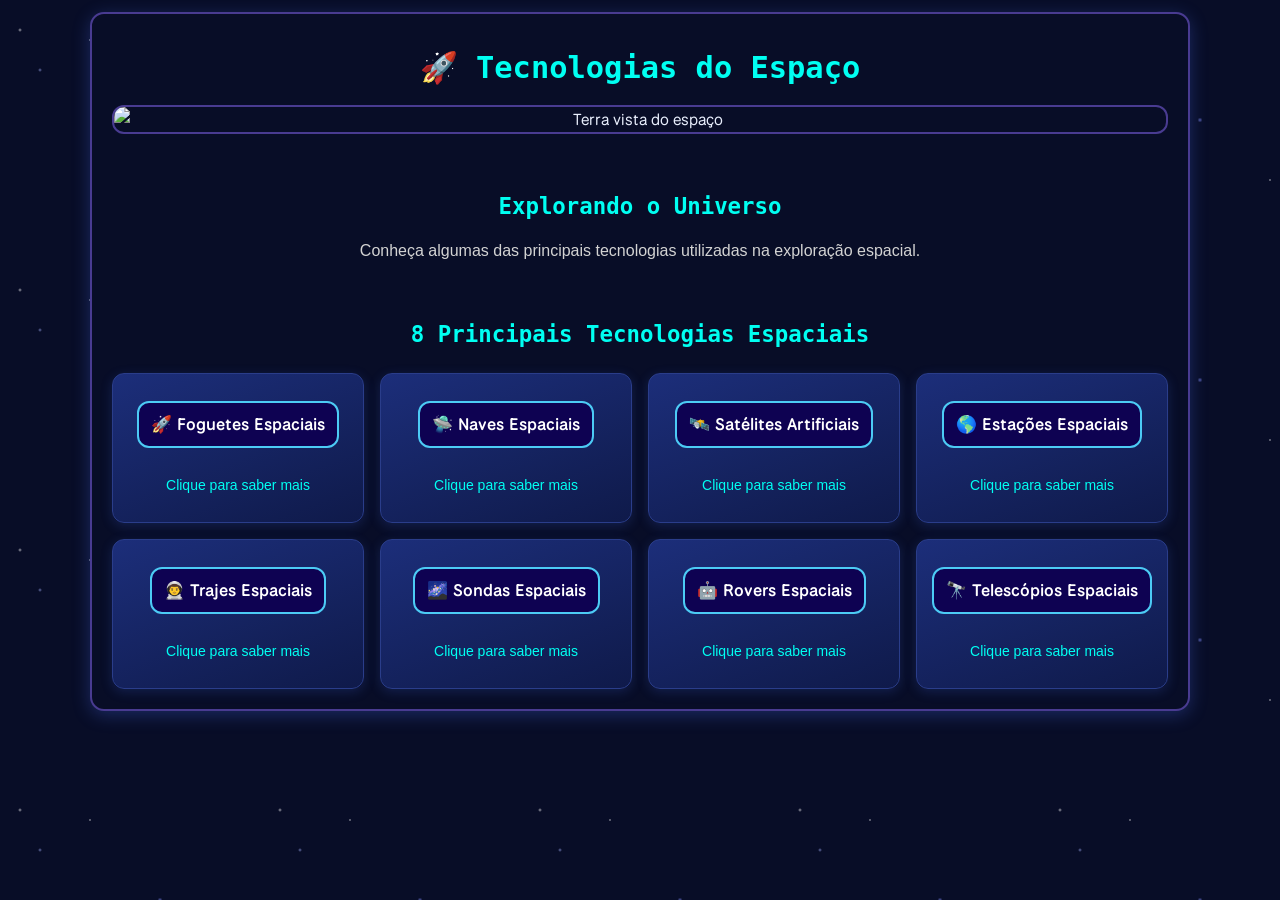
==== semana-de-eventos-multi/index.html @ 8085733f "Add files via upload" ====
<!DOCTYPE html>
<html lang="pt-br">

<head>
    <meta charset="UTF-8">
    <meta name="viewport" content="width=device-width, initial-scale=1.0">

    <title>Tecnologias do Espaço</title>

    <style>
        @import url('https://fonts.googleapis.com/css2?family=National+Park:wght@200..800&display=swap');

        * {
            box-sizing: border-box;
            margin: 0;
            padding: 0;
        }

        body {
            background-color: #080d27;
            color: #e8eefc;
            font-family: "National Park", sans-serif;
            padding: 12px;
            line-height: 1.6;
        }

        /* FUNDO DE ESTRELAS */

        .estrelas-fundo {
            position: fixed;
            inset: 0;
            z-index: -1;
            pointer-events: none;

            background-image:
                radial-gradient(2px 2px at 20px 30px, #fff, transparent),
                radial-gradient(2px 2px at 40px 70px, #a5b4fc, transparent),
                radial-gradient(1.5px 1.5px at 90px 40px, #fff, transparent),
                radial-gradient(2.5px 2.5px at 160px 120px, #818cf8, transparent),
                radial-gradient(1.5px 1.5px at 230px 180px, #fff, transparent);

            background-repeat: repeat;
            background-size: 260px 260px;
            opacity: .6;

            animation: brilho-estrelas 5s ease-in-out infinite alternate;
        }

        @keyframes brilho-estrelas {
            from {
                opacity: .35;
            }

            to {
                opacity: .8;
            }
        }

        /* CONTEÚDO PRINCIPAL */

        #principal {
            background-color: #080d27;
            border: 2px solid #493B91;

            margin: 0 auto;
            width: 95%;
            max-width: 1100px;

            padding: 20px;
            text-align: center;

            box-shadow: 0 4px 18px rgba(80, 120, 255, 0.28);
            border-radius: 14px;
        }

        h1, h2 {
            color: #00fff2;
            font-family: monospace;
        }

        h1 {
            font-size: 1.9rem;
            margin: 10px 0;
        }

        h2 {
            font-size: 1.4rem;
            margin: 20px 0 12px;
        }

        h3 {
            color: white;
            font-size: 1.05rem;
            font-weight: 600;

            display: flex;
            justify-content: center;
            align-items: center;

            background-color: #0e0252;
            border: 2px solid #4ccbf5;

            width: fit-content;
            padding: 8px 12px;
            margin: 10px auto;

            border-radius: 12px;
        }

        p {
            font-family: Verdana, Geneva, Tahoma, sans-serif;
            color: #d3d3d3;
            font-size: 16px;
            line-height: 1.7;
            margin: 8px 0;
        }

        /* IMAGEM DA TERRA */

        #terra1 {
            border: 2px solid #493B91;
            border-radius: 12px;

            width: 100%;
            height: auto;

            margin: 12px auto;
            display: block;
        }

        /* APRESENTAÇÃO */

        .apresentacao {
            margin: 20px 0 30px;
            padding: 15px;
        }

        .apresentacao p {
            font-size: 16px;
        }

        /* CARDS */

        #container {
            display: grid;
            grid-template-columns: repeat(4, 1fr);
            gap: 16px;
            margin-top: 20px;
        }

        .conteiner {
            display: flex;
            flex-direction: column;
            justify-content: center;
            gap: 8px;

            background: linear-gradient(
                160deg,
                #1c2e7a 0%,
                #0f1a4a 100%
            );

            border: 1.5px solid #2a3d8a;
            border-radius: 12px;

            width: 100%;
            min-height: 150px;
            padding: 15px 10px;

            text-align: center;

            box-shadow: 0 3px 12px rgba(60, 100, 220, 0.22);

            transition: all 0.3s;
            cursor: pointer;
        }

        .conteiner:hover {
            transform: translateY(-5px) scale(1.03);
            box-shadow: 0 2px 15px #493B91;
            border-color: #00fff2;
        }

        .conteiner:active {
            transform: scale(0.97);
        }

        .conteiner p {
            font-size: 14px;
            color: #00fff2;
        }

        /* MODAL */

        #modal {
            display: none;

            position: fixed;
            inset: 0;

            background: rgba(0, 0, 0, 0.85);

            justify-content: center;
            align-items: center;

            z-index: 1000;
            padding: 20px;

            backdrop-filter: blur(6px);
        }

        .modal-conteudo {
            background: linear-gradient(
                160deg,
                #1c2e7a,
                #080d27
            );

            border: 2px solid #493B91;
            border-radius: 18px;

            padding: 30px;

            width: 95%;
            max-width: 950px;

            max-height: 90vh;
            overflow-y: auto;

            position: relative;

            box-shadow: 0 0 25px rgba(0, 255, 242, 0.3);

            animation: aparecer 0.3s ease;
        }

        /* IMAGEM DO MODAL */

        .modal-imagem {
            width: 100%;
            height: 300px;

            object-fit: cover;

            border-radius: 12px;
            border: 2px solid #493B91;

            margin: 15px 0 20px;
            display: block;
        }

        /* TÍTULO DO MODAL */

        .modal-conteudo h2 {
            color: #00fff2;
            font-size: 1.8rem;
            text-align: center;
            margin: 15px 0;
        }

        /* TEXTO DO MODAL */

        .modal-conteudo p {
            color: #e8eefc;

            font-family: Verdana, Geneva, Tahoma, sans-serif;
            font-size: 16px;

            line-height: 1.9;
            text-align: justify;

            white-space: pre-line;
            overflow-wrap: break-word;

            margin: 15px 0;
        }

        /* BOTÃO FECHAR */

        .fechar {
            position: sticky;
            float: right;
            top: 0;

            background: #493B91;
            border: none;

            color: white;
            font-size: 28px;

            width: 38px;
            height: 38px;

            border-radius: 8px;
            cursor: pointer;

            z-index: 2;
            transition: .3s;
        }

        .fechar:hover {
            background: #00fff2;
            color: #080d27;
            transform: scale(1.1);
        }

        /* BARRA DE ROLAGEM */

        .modal-conteudo::-webkit-scrollbar {
            width: 8px;
        }

        .modal-conteudo::-webkit-scrollbar-thumb {
            background: #493B91;
            border-radius: 10px;
        }

        .modal-conteudo::-webkit-scrollbar-track {
            background: #080d27;
        }

        /* ANIMAÇÃO */

        @keyframes aparecer {
            from {
                opacity: 0;
                transform: scale(0.85);
            }

            to {
                opacity: 1;
                transform: scale(1);
            }
        }

        /* TABLETS */

        @media (max-width: 900px) {

            #container {
                grid-template-columns: repeat(2, 1fr);
                gap: 12px;
            }

            #principal {
                width: 98%;
            }

        }

        /* CELULARES */

        @media (max-width: 600px) {

            body {
                padding: 6px;
            }

            #principal {
                width: 100%;
                padding: 12px;
            }

            #container {
                grid-template-columns: repeat(2, 1fr);
                gap: 10px;
            }

            .conteiner {
                min-height: 130px;
                padding: 10px 5px;
            }

            h1 {
                font-size: 1.45rem;
            }

            h2 {
                font-size: 1.2rem;
            }

            h3 {
                font-size: 0.9rem;
                padding: 6px;
            }

            p {
                font-size: 14px;
            }

            #modal {
                padding: 8px;
            }

            .modal-conteudo {
                width: 100%;
                max-height: 94vh;
                padding: 18px;
            }

            .modal-imagem {
                height: 190px;
            }

            .modal-conteudo h2 {
                font-size: 1.35rem;
            }

            .modal-conteudo p {
                font-size: 14px;
                line-height: 1.8;
            }

        }

    </style>
</head>

<body>

    <div class="estrelas-fundo"></div>

    <div id="principal">

        <header>

            <h1>🚀 Tecnologias do Espaço</h1>

            <img
                id="terra1"
                src="https://d24am.com/wp-content/uploads/2024/02/naom_65c37e69e9cb4-1.jpg"
                alt="Terra vista do espaço"
            >

        </header>

        <div class="apresentacao">

            <h2>Explorando o Universo</h2>

            <p>
                Conheça algumas das principais tecnologias
                utilizadas na exploração espacial.
            </p>

        </div>

        <h2>8 Principais Tecnologias Espaciais</h2>

        <div id="container">

            <div class="conteiner">
                <h3>🚀 Foguetes Espaciais</h3>
                <p>Clique para saber mais</p>
            </div>

            <div class="conteiner">
                <h3>🛸 Naves Espaciais</h3>
                <p>Clique para saber mais</p>
            </div>

            <div class="conteiner">
                <h3>🛰️ Satélites Artificiais</h3>
                <p>Clique para saber mais</p>
            </div>

            <div class="conteiner">
                <h3>🌎 Estações Espaciais</h3>
                <p>Clique para saber mais</p>
            </div>

            <div class="conteiner">
                <h3>👨‍🚀 Trajes Espaciais</h3>
                <p>Clique para saber mais</p>
            </div>

            <div class="conteiner">
                <h3>🌌 Sondas Espaciais</h3>
                <p>Clique para saber mais</p>
            </div>

            <div class="conteiner">
                <h3>🤖 Rovers Espaciais</h3>
                <p>Clique para saber mais</p>
            </div>

            <div class="conteiner">
                <h3>🔭 Telescópios Espaciais</h3>
                <p>Clique para saber mais</p>
            </div>

        </div>

    </div>

    <!-- JANELA FLUTUANTE -->

    <div id="modal"></div>

<script src="scriptModal.js"></script>
    
</body>

</html>
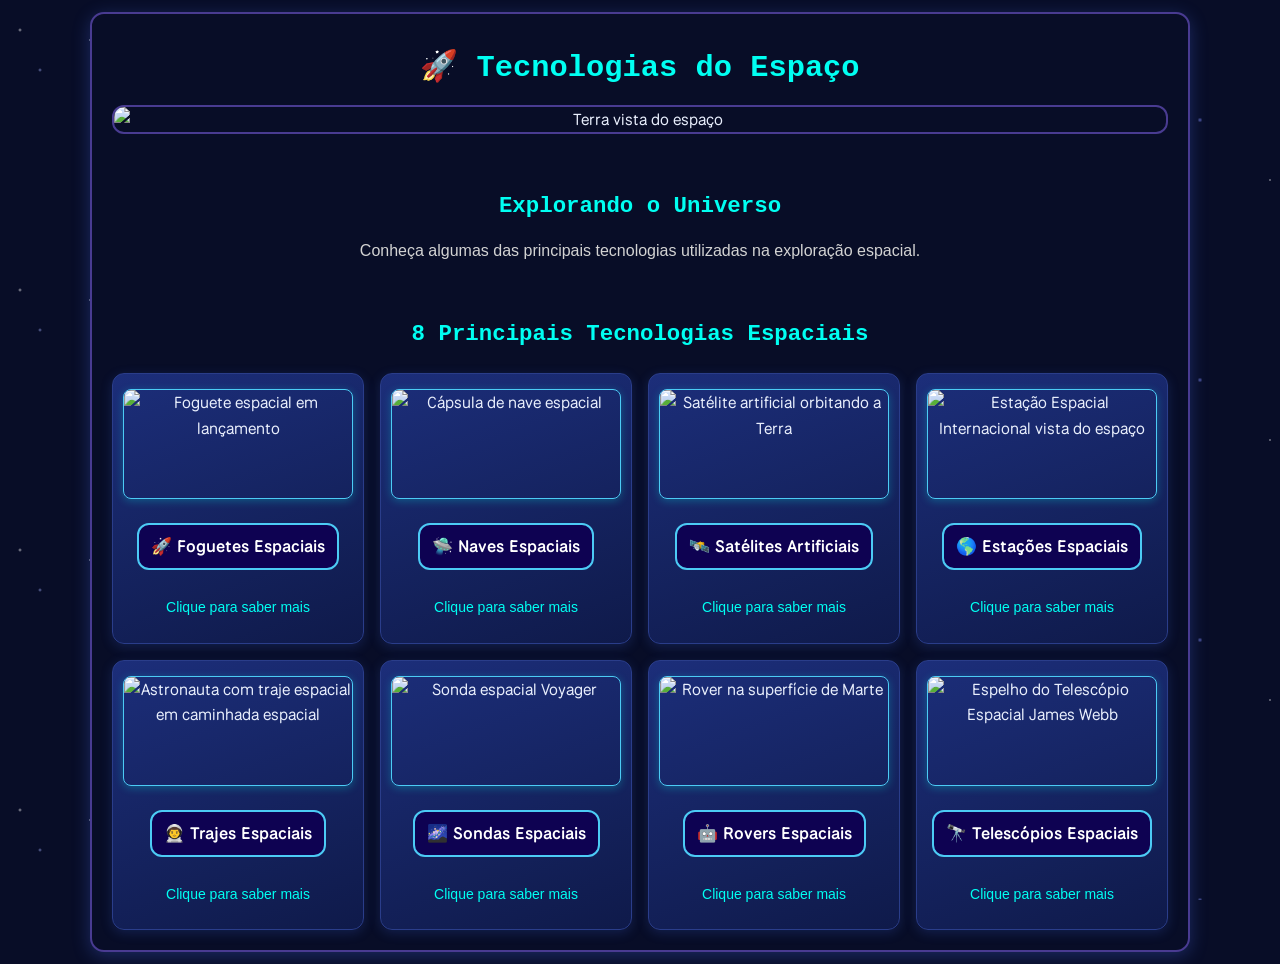
==== commit 53855d64: "Add files via upload" ====
--- a/semana-de-eventos-multi/index.html
+++ b/semana-de-eventos-multi/index.html
@@ -186,6 +186,17 @@
             transform: scale(0.97);
         }
 
+
+        .conteiner img.card-img {
+            width: 100%;
+            height: 110px;
+            object-fit: cover;
+            border-radius: 8px;
+            margin-bottom: 6px;
+            border: 1px solid #4ccbf5;
+            box-shadow: 0 2px 8px rgba(0, 255, 242, 0.25);
+        }
+
         .conteiner p {
             font-size: 14px;
             color: #00fff2;
@@ -451,41 +462,49 @@
         <div id="container">
 
             <div class="conteiner">
+                <img class="card-img" src="https://sspark.genspark.ai/i/oelQ2cPzcaofZ6ye?width=2560" alt="Foguete espacial em lançamento">
                 <h3>🚀 Foguetes Espaciais</h3>
                 <p>Clique para saber mais</p>
             </div>
 
             <div class="conteiner">
+                <img class="card-img" src="https://sspark.genspark.ai/i/6APjEeJpOYhFP9IL?width=2560" alt="Cápsula de nave espacial">
                 <h3>🛸 Naves Espaciais</h3>
                 <p>Clique para saber mais</p>
             </div>
 
             <div class="conteiner">
+                <img class="card-img" src="https://sspark.genspark.ai/i/eQEp1kLk520nyQmf?width=2560" alt="Satélite artificial orbitando a Terra">
                 <h3>🛰️ Satélites Artificiais</h3>
                 <p>Clique para saber mais</p>
             </div>
 
             <div class="conteiner">
+                <img class="card-img" src="https://sspark.genspark.ai/i/hbyJ98iFqHjKGEym?width=2560" alt="Estação Espacial Internacional vista do espaço">
                 <h3>🌎 Estações Espaciais</h3>
                 <p>Clique para saber mais</p>
             </div>
 
             <div class="conteiner">
+                <img class="card-img" src="https://sspark.genspark.ai/i/FHuzRtRxVepy7Jnt?width=2560" alt="Astronauta com traje espacial em caminhada espacial">
                 <h3>👨‍🚀 Trajes Espaciais</h3>
                 <p>Clique para saber mais</p>
             </div>
 
             <div class="conteiner">
+                <img class="card-img" src="https://sspark.genspark.ai/i/SeKqos818a8r0TkG?width=2560" alt="Sonda espacial Voyager">
                 <h3>🌌 Sondas Espaciais</h3>
                 <p>Clique para saber mais</p>
             </div>
 
             <div class="conteiner">
+                <img class="card-img" src="https://sspark.genspark.ai/i/ApcjZilFK0aLmtgi?width=2560" alt="Rover na superfície de Marte">
                 <h3>🤖 Rovers Espaciais</h3>
                 <p>Clique para saber mais</p>
             </div>
 
             <div class="conteiner">
+                <img class="card-img" src="https://sspark.genspark.ai/i/YswaD1MTnU48lTmt?width=2560" alt="Espelho do Telescópio Espacial James Webb">
                 <h3>🔭 Telescópios Espaciais</h3>
                 <p>Clique para saber mais</p>
             </div>
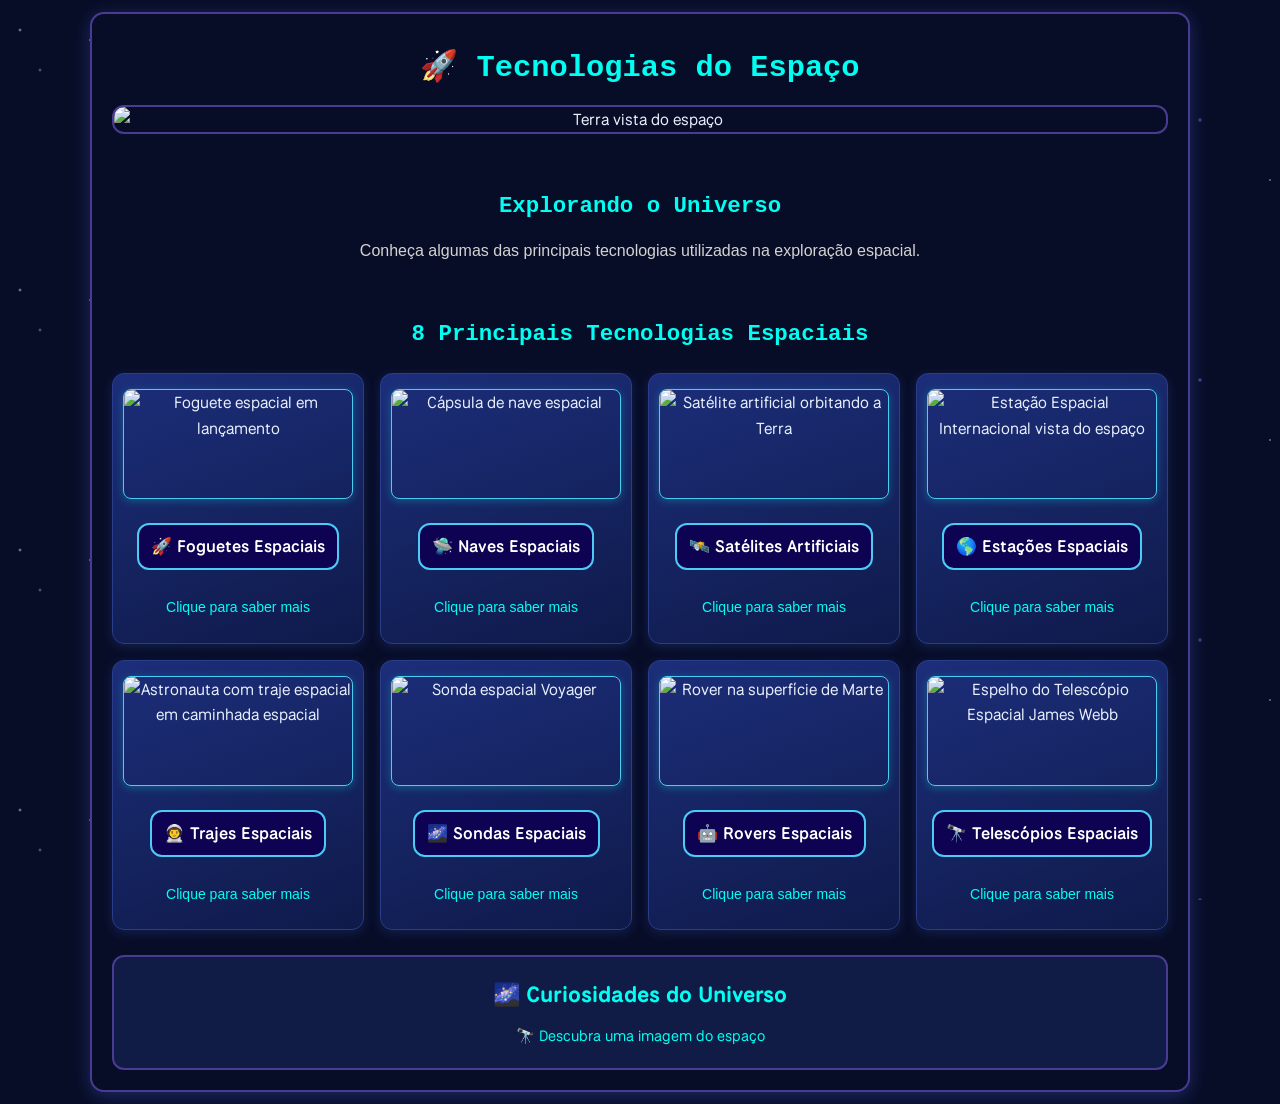
==== commit b360166a: "Add files via upload" ====
--- a/semana-de-eventos-multi/index.html
+++ b/semana-de-eventos-multi/index.html
@@ -425,6 +425,34 @@
 
         }
 
+        /* CURIOSIDADES */
+
+#curiosidades {
+    background-color: #111C46;
+    border: 2px solid #493B91;
+    border-radius: 12px;
+
+    padding: 20px;
+    margin-top: 25px;
+}
+
+#curiosidades h4 {
+    color: #00fff2;
+    font-size: 22px;
+    margin-bottom: 10px;
+}
+
+#curiosidades a {
+    color: #00fff2;
+    text-decoration: none;
+    font-size: 15px;
+}
+
+#curiosidades a:hover {
+    color: white;
+    text-decoration: underline;
+}
+
     </style>
 </head>
 
@@ -510,7 +538,11 @@
             </div>
 
         </div>
-
+        <div id="curiosidades">
+            <h4>🌌 Curiosidades do Universo</h4>
+            <a href="https://science.nasa.gov/apod/archive/"target="_blank">
+        🔭 Descubra uma imagem do espaço</a>
+        </div>
     </div>
 
     <!-- JANELA FLUTUANTE -->
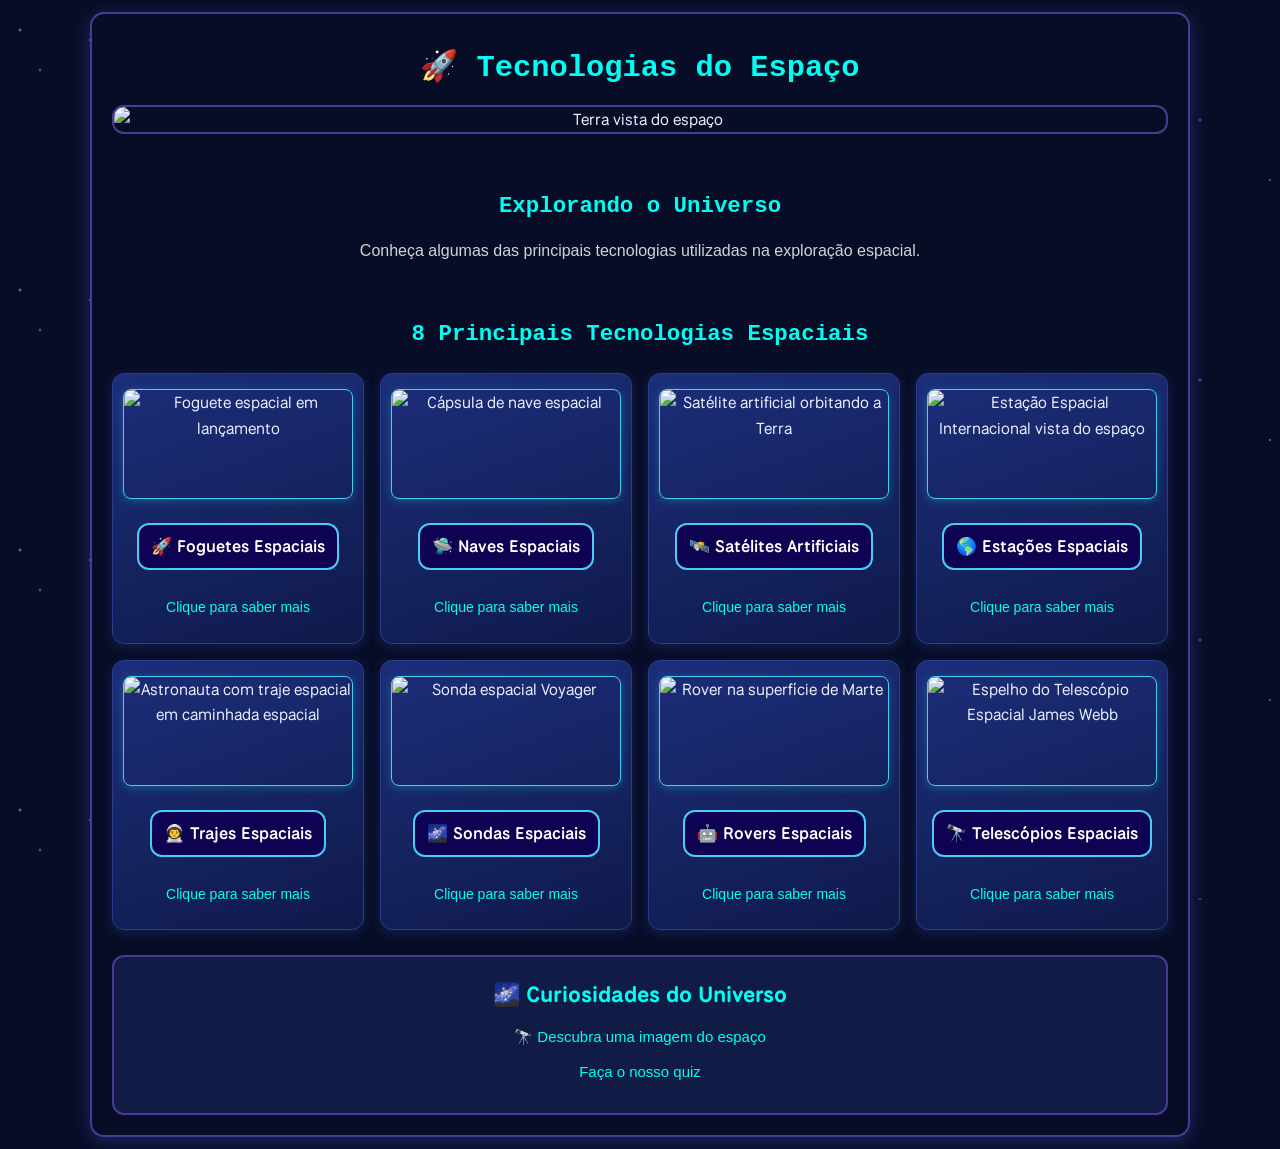
==== commit aa02a2ed: "Add files via upload" ====
--- a/semana-de-eventos-multi/index.html
+++ b/semana-de-eventos-multi/index.html
@@ -539,12 +539,22 @@
 
         </div>
         <div id="curiosidades">
-            <h4>🌌 Curiosidades do Universo</h4>
-            <a href="https://science.nasa.gov/apod/archive/"target="_blank">
-        🔭 Descubra uma imagem do espaço</a>
-        </div>
-    </div>
-
+
+    <h4>🌌 Curiosidades do Universo</h4>
+
+    <p>
+        <a href="https://science.nasa.gov/apod/archive/" target="_blank">
+            🔭 Descubra uma imagem do espaço
+        </a>
+    </p>
+
+    <p>
+        <a href="https://kahoot.it/challenge/07670020?challenge-id=de3f5e9e-ac64-4fd0-8297-445baa14cf6e_1795455983805" target="_blank">
+            Faça o nosso quiz
+        </a>
+    </p>
+
+</div>
     <!-- JANELA FLUTUANTE -->
 
     <div id="modal"></div>
